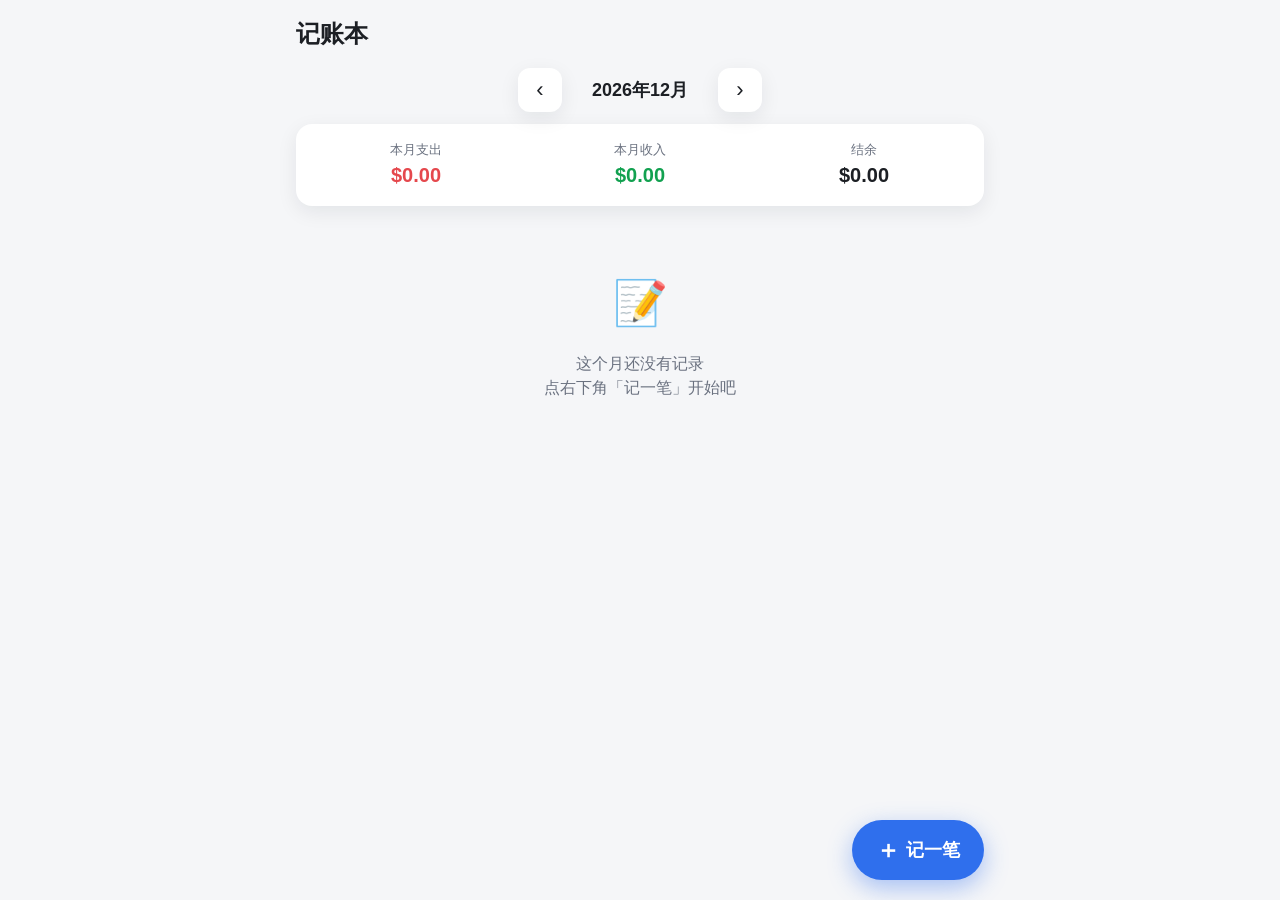
==== 记账.html @ b6f64b7f "第1步：基础记账（收入/支出、分类、账户、日期、备注，按月查看） Co-Authored-By: Claude Opus 5.5 <noreply@anthropic.com>" ====
<!doctype html>
<html lang="zh-CN">
<head>
  <meta charset="utf-8">
  <meta name="viewport" content="width=device-width, initial-scale=1, viewport-fit=cover">
  <meta name="theme-color" content="#f5f6f8" media="(prefers-color-scheme: light)">
  <meta name="theme-color" content="#111418" media="(prefers-color-scheme: dark)">
  <title>记账本</title>
  <link rel="stylesheet" href="css/style.css">
</head>
<body>
  <div class="app">
    <header class="topbar">
      <h1 class="app-title">记账本</h1>
    </header>

    <!-- ===== 明细页 ===== -->
    <main id="page-records" class="page">
      <div class="month-switch">
        <button class="icon-btn" id="prev-month" aria-label="上个月">‹</button>
        <button class="month-label" id="month-label" title="回到本月"></button>
        <button class="icon-btn" id="next-month" aria-label="下个月">›</button>
      </div>

      <section class="summary">
        <div class="summary-item">
          <span class="summary-label">本月支出</span>
          <span class="summary-value expense" id="sum-expense">$0.00</span>
        </div>
        <div class="summary-item">
          <span class="summary-label">本月收入</span>
          <span class="summary-value income" id="sum-income">$0.00</span>
        </div>
        <div class="summary-item">
          <span class="summary-label">结余</span>
          <span class="summary-value" id="sum-balance">$0.00</span>
        </div>
      </section>

      <section id="record-list" class="record-list"></section>
    </main>

    <button class="fab" id="add-btn" aria-label="记一笔">
      <span class="fab-plus">＋</span><span class="fab-text">记一笔</span>
    </button>
  </div>

  <!-- ===== 记一笔 / 编辑 弹窗 ===== -->
  <div class="modal-backdrop" id="record-modal" hidden>
    <form class="sheet" id="record-form" novalidate>
      <div class="sheet-head">
        <h2 id="form-title">记一笔</h2>
        <button type="button" class="icon-btn" id="close-modal" aria-label="关闭">✕</button>
      </div>

      <div class="segmented" role="tablist">
        <button type="button" class="seg-btn" data-type="expense">支出</button>
        <button type="button" class="seg-btn" data-type="income">收入</button>
      </div>

      <label class="amount-field">
        <span class="currency">$</span>
        <input id="f-amount" type="text" inputmode="decimal" placeholder="0.00" autocomplete="off" aria-label="金额">
      </label>

      <div class="field">
        <span class="field-label">分类</span>
        <div class="chip-grid" id="f-categories"></div>
      </div>

      <div class="field">
        <span class="field-label">账户</span>
        <div class="chip-row" id="f-accounts"></div>
      </div>

      <div class="field-row">
        <label class="field">
          <span class="field-label">日期</span>
          <input id="f-date" type="date" class="input">
        </label>
      </div>

      <label class="field">
        <span class="field-label">备注（可不填）</span>
        <input id="f-note" type="text" class="input" maxlength="100" placeholder="比如：和朋友吃午饭">
      </label>

      <p class="form-error" id="form-error" role="alert"></p>

      <div class="sheet-actions">
        <button type="button" class="btn btn-danger" id="delete-btn" hidden>删除</button>
        <button type="submit" class="btn btn-primary">保存</button>
      </div>
    </form>
  </div>

  <div class="toast" id="toast" role="status" aria-live="polite"></div>

  <script src="js/app.js"></script>
</body>
</html>
---- css/style.css ----
/* ========== 颜色（浅色模式） ========== */
:root {
  --bg: #f5f6f8;
  --surface: #ffffff;
  --surface-2: #eef0f3;
  --text: #1c1f24;
  --text-2: #6b7280;
  --border: #e3e6ea;
  --primary: #2f6fed;
  --primary-text: #ffffff;
  --expense: #e5484d;
  --income: #12a150;
  --warn: #e08a00;
  --shadow: 0 6px 20px rgba(15, 23, 42, 0.08);
  --radius: 16px;
  color-scheme: light;
}

/* ========== 颜色（深色模式，跟随系统） ========== */
@media (prefers-color-scheme: dark) {
  :root {
    --bg: #111418;
    --surface: #1b1f25;
    --surface-2: #262b33;
    --text: #eef1f5;
    --text-2: #9aa3af;
    --border: #2d333c;
    --primary: #5b8cff;
    --primary-text: #ffffff;
    --expense: #ff6b6f;
    --income: #3ccf7c;
    --warn: #ffb224;
    --shadow: 0 6px 20px rgba(0, 0, 0, 0.4);
    color-scheme: dark;
  }
}

* { box-sizing: border-box; }

html, body {
  margin: 0;
  background: var(--bg);
  color: var(--text);
  font-family: -apple-system, BlinkMacSystemFont, "PingFang SC", "Hiragino Sans GB",
    "Microsoft YaHei", "Segoe UI", Roboto, sans-serif;
  font-size: 16px;
  line-height: 1.5;
  -webkit-text-size-adjust: 100%;
  -webkit-tap-highlight-color: transparent;
}

button, input { font: inherit; color: inherit; }
button { cursor: pointer; }

.app {
  max-width: 720px;
  margin: 0 auto;
  padding: 0 16px calc(110px + env(safe-area-inset-bottom));
}

/* ========== 顶部 ========== */
.topbar {
  padding: calc(16px + env(safe-area-inset-top)) 0 8px;
}
.app-title { margin: 0; font-size: 24px; font-weight: 700; }

/* ========== 月份切换 ========== */
.month-switch {
  display: flex;
  align-items: center;
  justify-content: center;
  gap: 8px;
  margin: 8px 0 12px;
}
.month-label {
  min-width: 140px;
  min-height: 44px;
  border: none;
  background: transparent;
  font-size: 18px;
  font-weight: 600;
  border-radius: 12px;
}
.month-label:hover { background: var(--surface-2); }

.icon-btn {
  width: 44px;
  height: 44px;
  border: none;
  border-radius: 12px;
  background: var(--surface);
  font-size: 22px;
  line-height: 1;
  display: inline-flex;
  align-items: center;
  justify-content: center;
  box-shadow: var(--shadow);
}
.icon-btn:active { transform: scale(0.95); }

/* ========== 汇总卡片 ========== */
.summary {
  display: grid;
  grid-template-columns: repeat(3, 1fr);
  gap: 8px;
  background: var(--surface);
  border-radius: var(--radius);
  padding: 16px 12px;
  box-shadow: var(--shadow);
}
.summary-item { display: flex; flex-direction: column; align-items: center; min-width: 0; }
.summary-label { font-size: 13px; color: var(--text-2); }
.summary-value {
  font-size: clamp(14px, 4.4vw, 20px);
  font-weight: 700;
  font-variant-numeric: tabular-nums;
  white-space: nowrap;
  overflow: hidden;
  text-overflow: ellipsis;
  max-width: 100%;
}
.expense { color: var(--expense); }
.income { color: var(--income); }

/* ========== 明细列表 ========== */
.record-list { margin-top: 16px; }
.day-group { margin-bottom: 16px; }
.day-head {
  display: flex;
  justify-content: space-between;
  font-size: 13px;
  color: var(--text-2);
  padding: 0 4px 6px;
}
.day-items {
  background: var(--surface);
  border-radius: var(--radius);
  box-shadow: var(--shadow);
  overflow: hidden;
}
.record {
  display: flex;
  align-items: center;
  gap: 12px;
  width: 100%;
  min-height: 64px;
  padding: 10px 14px;
  border: none;
  background: transparent;
  text-align: left;
}
.record + .record { border-top: 1px solid var(--border); }
.record:hover { background: var(--surface-2); }
.record-icon {
  flex: none;
  width: 42px;
  height: 42px;
  border-radius: 50%;
  background: var(--surface-2);
  display: flex;
  align-items: center;
  justify-content: center;
  font-size: 22px;
}
.record-main { flex: 1; min-width: 0; }
.record-cat { font-weight: 600; }
.record-sub {
  font-size: 13px;
  color: var(--text-2);
  white-space: nowrap;
  overflow: hidden;
  text-overflow: ellipsis;
}
.record-amount {
  flex: none;
  font-weight: 700;
  font-variant-numeric: tabular-nums;
}

.empty {
  text-align: center;
  color: var(--text-2);
  padding: 48px 16px;
}
.empty-icon { font-size: 44px; }

/* ========== 记一笔 大按钮 ========== */
.fab {
  position: fixed;
  right: max(16px, calc(50vw - 360px + 16px));
  bottom: calc(20px + env(safe-area-inset-bottom));
  height: 60px;
  padding: 0 24px;
  border: none;
  border-radius: 30px;
  background: var(--primary);
  color: var(--primary-text);
  font-size: 18px;
  font-weight: 700;
  display: flex;
  align-items: center;
  gap: 6px;
  box-shadow: 0 8px 24px rgba(47, 111, 237, 0.4);
  z-index: 10;
}
.fab:active { transform: scale(0.96); }
.fab-plus { font-size: 24px; line-height: 1; }

/* ========== 弹窗 ========== */
.modal-backdrop {
  position: fixed;
  inset: 0;
  background: rgba(0, 0, 0, 0.45);
  display: flex;
  align-items: flex-end;
  justify-content: center;
  z-index: 50;
}
.modal-backdrop[hidden] { display: none; }

.sheet {
  width: 100%;
  max-width: 520px;
  max-height: 92vh;
  overflow-y: auto;
  background: var(--bg);
  border-radius: 20px 20px 0 0;
  padding: 16px 16px calc(16px + env(safe-area-inset-bottom));
  animation: slide-up 0.2s ease-out;
}
@media (min-width: 600px) {
  .modal-backdrop { align-items: center; }
  .sheet { border-radius: 20px; }
}
@keyframes slide-up {
  from { transform: translateY(40px); opacity: 0; }
  to { transform: none; opacity: 1; }
}

.sheet-head {
  display: flex;
  justify-content: space-between;
  align-items: center;
  margin-bottom: 12px;
}
.sheet-head h2 { margin: 0; font-size: 20px; }

.segmented {
  display: grid;
  grid-template-columns: 1fr 1fr;
  background: var(--surface-2);
  border-radius: 12px;
  padding: 4px;
  margin-bottom: 12px;
}
.seg-btn {
  min-height: 44px;
  border: none;
  border-radius: 9px;
  background: transparent;
  font-weight: 600;
  color: var(--text-2);
}
.seg-btn.active { background: var(--surface); color: var(--text); box-shadow: var(--shadow); }
.seg-btn.active[data-type="expense"] { color: var(--expense); }
.seg-btn.active[data-type="income"] { color: var(--income); }

.amount-field {
  display: flex;
  align-items: center;
  gap: 4px;
  background: var(--surface);
  border-radius: var(--radius);
  padding: 8px 16px;
  margin-bottom: 14px;
  border: 2px solid transparent;
}
.amount-field:focus-within { border-color: var(--primary); }
.currency { font-size: 28px; font-weight: 700; color: var(--text-2); }
.amount-field input {
  flex: 1;
  min-width: 0;
  border: none;
  outline: none;
  background: transparent;
  font-size: 34px;
  font-weight: 700;
  font-variant-numeric: tabular-nums;
  padding: 4px 0;
}

.field { display: block; margin-bottom: 14px; }
.field-label { display: block; font-size: 14px; color: var(--text-2); margin-bottom: 6px; }

.input {
  width: 100%;
  min-height: 48px;
  padding: 10px 14px;
  border: 2px solid var(--border);
  border-radius: 12px;
  background: var(--surface);
  outline: none;
}
.input:focus { border-color: var(--primary); }

.chip-grid {
  display: grid;
  grid-template-columns: repeat(auto-fill, minmax(76px, 1fr));
  gap: 8px;
}
.chip-row { display: flex; flex-wrap: wrap; gap: 8px; }
.chip {
  min-height: 48px;
  padding: 6px 10px;
  border: 2px solid var(--border);
  border-radius: 12px;
  background: var(--surface);
  display: flex;
  align-items: center;
  justify-content: center;
  gap: 4px;
  font-size: 15px;
}
.chip-grid .chip { flex-direction: column; gap: 0; min-height: 64px; font-size: 13px; }
.chip-grid .chip .chip-icon { font-size: 24px; }
.chip.active { border-color: var(--primary); background: color-mix(in srgb, var(--primary) 12%, var(--surface)); }

.form-error { color: var(--expense); min-height: 1.5em; margin: 0 0 8px; font-size: 14px; }

.sheet-actions { display: flex; gap: 10px; }
.btn {
  flex: 1;
  min-height: 52px;
  border: none;
  border-radius: 14px;
  font-size: 17px;
  font-weight: 700;
}
.btn-primary { background: var(--primary); color: var(--primary-text); }
.btn-danger { flex: 0 0 auto; padding: 0 22px; background: var(--surface-2); color: var(--expense); }
.btn:active { transform: scale(0.98); }

/* ========== 小提示 ========== */
.toast {
  position: fixed;
  left: 50%;
  bottom: calc(96px + env(safe-area-inset-bottom));
  transform: translateX(-50%) translateY(20px);
  background: var(--text);
  color: var(--bg);
  padding: 10px 18px;
  border-radius: 999px;
  font-size: 15px;
  opacity: 0;
  pointer-events: none;
  transition: opacity 0.2s, transform 0.2s;
  z-index: 100;
  max-width: calc(100vw - 32px);
}
.toast.show { opacity: 1; transform: translateX(-50%) translateY(0); }

/* 键盘操作时显示清晰的焦点框 */
:focus-visible { outline: 3px solid var(--primary); outline-offset: 2px; }
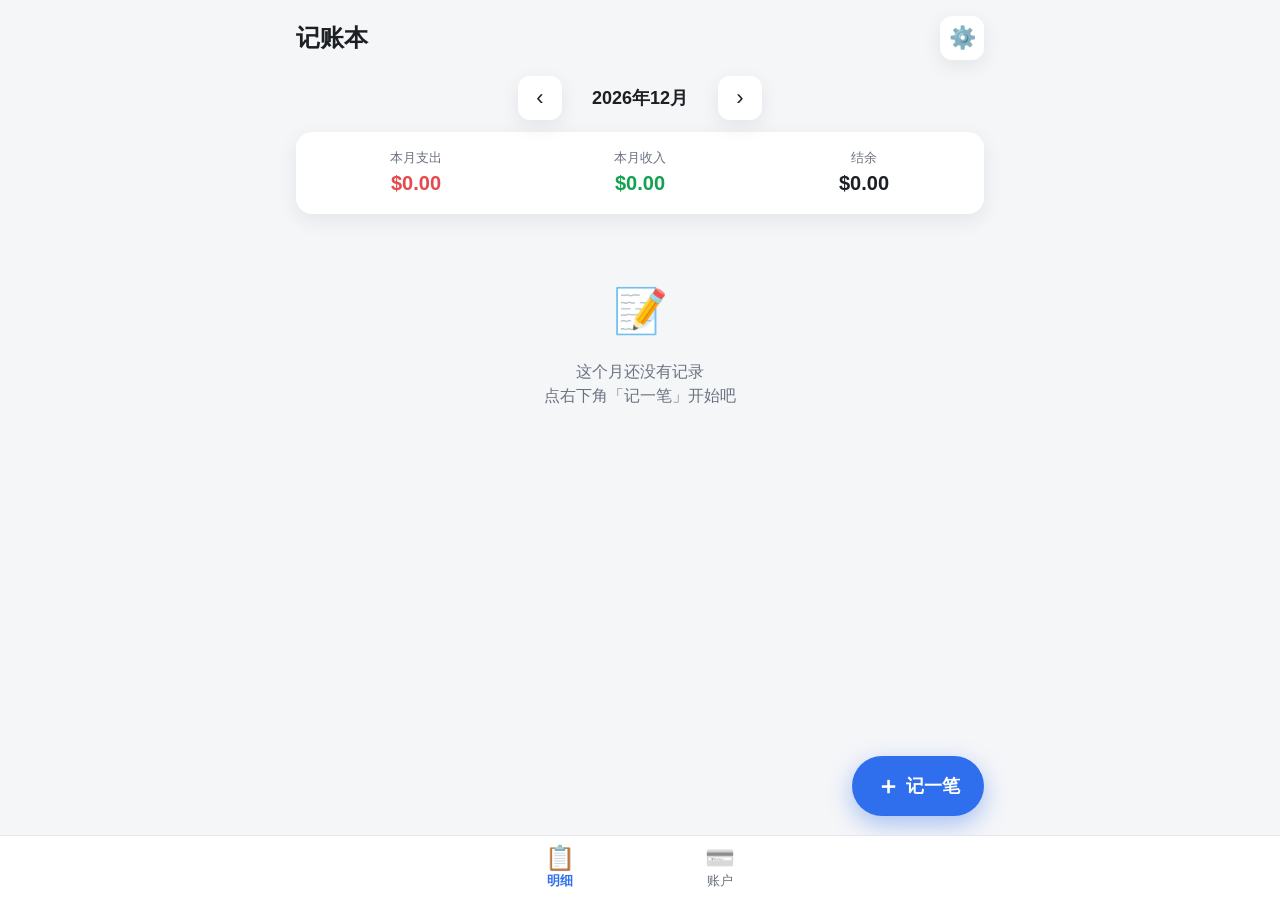
==== commit 9dcef376: "第3步：导出备份 / 导入备份，以及久未备份提醒 Co-Authored-By: Claude Opus 5.5 <noreply@anthropic.com>" ====
--- a/记账.html
+++ b/记账.html
@@ -11,7 +11,8 @@
 <body>
   <div class="app">
     <header class="topbar">
-      <h1 class="app-title">记账本</h1>
+      <h1 class="app-title" id="page-title">记账本</h1>
+      <button class="icon-btn" id="settings-btn" aria-label="设置" title="设置">⚙️</button>
     </header>
 
     <!-- ===== 明细页 ===== -->
@@ -21,6 +22,8 @@
         <button class="month-label" id="month-label" title="回到本月"></button>
         <button class="icon-btn" id="next-month" aria-label="下个月">›</button>
       </div>
+
+      <button class="backup-reminder" id="backup-reminder" hidden></button>
 
       <section class="summary">
         <div class="summary-item">
@@ -40,10 +43,61 @@
       <section id="record-list" class="record-list"></section>
     </main>
 
+    <!-- ===== 账户页 ===== -->
+    <main id="page-accounts" class="page" hidden>
+      <section class="net-card">
+        <span class="summary-label">净资产（所有账户加起来）</span>
+        <span class="net-value" id="net-worth">$0.00</span>
+        <div class="net-sub">
+          <span>资产 <b id="total-assets">$0.00</b></span>
+          <span>负债 <b id="total-debts">$0.00</b></span>
+        </div>
+      </section>
+
+      <div class="action-row">
+        <button class="btn btn-secondary" id="transfer-btn">🔁 转账</button>
+        <button class="btn btn-secondary" id="add-account-btn">＋ 添加账户</button>
+      </div>
+
+      <div class="list-card" id="account-list"></div>
+      <p class="hint">点一下账户，可以修改名称、图标和初始余额。</p>
+    </main>
+
+    <!-- ===== 设置页 ===== -->
+    <main id="page-settings" class="page" hidden>
+      <h2 class="section-title">数据备份</h2>
+      <section class="backup-card">
+        <p class="backup-status" id="backup-status"></p>
+        <div class="action-row">
+          <button class="btn btn-primary" id="export-btn">⬇️ 导出备份</button>
+          <button class="btn btn-secondary" id="import-btn">⬆️ 导入备份</button>
+        </div>
+        <input type="file" id="import-file" accept=".json,application/json" hidden>
+        <p class="field-hint">
+          「导出」会下载一个备份文件，请把它存到安全的地方（比如 iCloud 云盘）。<br>
+          「导入」会用备份文件里的数据<b>替换</b>现在的全部数据，可用于恢复数据或换浏览器、换电脑。
+        </p>
+      </section>
+
+      <h2 class="section-title">支出分类</h2>
+      <div class="list-card" id="cat-list-expense"></div>
+      <button class="btn btn-secondary btn-block add-cat-btn" data-type="expense">＋ 添加支出分类</button>
+
+      <h2 class="section-title">收入分类</h2>
+      <div class="list-card" id="cat-list-income"></div>
+      <button class="btn btn-secondary btn-block add-cat-btn" data-type="income">＋ 添加收入分类</button>
+    </main>
+
     <button class="fab" id="add-btn" aria-label="记一笔">
       <span class="fab-plus">＋</span><span class="fab-text">记一笔</span>
     </button>
   </div>
+
+  <!-- ===== 底部导航 ===== -->
+  <nav class="tabbar" aria-label="页面切换">
+    <button class="tab" data-page="records"><span class="tab-icon">📋</span><span>明细</span></button>
+    <button class="tab" data-page="accounts"><span class="tab-icon">💳</span><span>账户</span></button>
+  </nav>
 
   <!-- ===== 记一笔 / 编辑 弹窗 ===== -->
   <div class="modal-backdrop" id="record-modal" hidden>
@@ -53,9 +107,10 @@
         <button type="button" class="icon-btn" id="close-modal" aria-label="关闭">✕</button>
       </div>
 
-      <div class="segmented" role="tablist">
+      <div class="segmented three" role="tablist">
         <button type="button" class="seg-btn" data-type="expense">支出</button>
         <button type="button" class="seg-btn" data-type="income">收入</button>
+        <button type="button" class="seg-btn" data-type="transfer">转账</button>
       </div>
 
       <label class="amount-field">
@@ -63,22 +118,25 @@
         <input id="f-amount" type="text" inputmode="decimal" placeholder="0.00" autocomplete="off" aria-label="金额">
       </label>
 
-      <div class="field">
+      <div class="field" id="cat-field">
         <span class="field-label">分类</span>
         <div class="chip-grid" id="f-categories"></div>
       </div>
 
       <div class="field">
-        <span class="field-label">账户</span>
+        <span class="field-label" id="acc-label">账户</span>
         <div class="chip-row" id="f-accounts"></div>
       </div>
 
-      <div class="field-row">
-        <label class="field">
-          <span class="field-label">日期</span>
-          <input id="f-date" type="date" class="input">
-        </label>
+      <div class="field" id="to-field" hidden>
+        <span class="field-label">转入哪个账户</span>
+        <div class="chip-row" id="f-to-accounts"></div>
       </div>
+
+      <label class="field">
+        <span class="field-label">日期</span>
+        <input id="f-date" type="date" class="input">
+      </label>
 
       <label class="field">
         <span class="field-label">备注（可不填）</span>
@@ -94,6 +152,22 @@
     </form>
   </div>
 
+  <!-- ===== 通用编辑弹窗（账户、分类） ===== -->
+  <div class="modal-backdrop" id="edit-modal" hidden>
+    <form class="sheet" id="edit-form" novalidate>
+      <div class="sheet-head">
+        <h2 id="edit-title"></h2>
+        <button type="button" class="icon-btn" id="edit-close" aria-label="关闭">✕</button>
+      </div>
+      <div id="edit-body"></div>
+      <p class="form-error" id="edit-error" role="alert"></p>
+      <div class="sheet-actions">
+        <button type="button" class="btn btn-danger" id="edit-delete" hidden>删除</button>
+        <button type="submit" class="btn btn-primary">保存</button>
+      </div>
+    </form>
+  </div>
+
   <div class="toast" id="toast" role="status" aria-live="polite"></div>
 
   <script src="js/app.js"></script>
--- a/css/style.css
+++ b/css/style.css
@@ -55,13 +55,17 @@
 .app {
   max-width: 720px;
   margin: 0 auto;
-  padding: 0 16px calc(110px + env(safe-area-inset-bottom));
+  padding: 0 16px calc(180px + env(safe-area-inset-bottom));
 }
 
 /* ========== 顶部 ========== */
 .topbar {
+  display: flex;
+  align-items: center;
+  justify-content: space-between;
   padding: calc(16px + env(safe-area-inset-top)) 0 8px;
 }
+.page[hidden] { display: none; }
 .app-title { margin: 0; font-size: 24px; font-weight: 700; }
 
 /* ========== 月份切换 ========== */
@@ -188,7 +192,7 @@
 .fab {
   position: fixed;
   right: max(16px, calc(50vw - 360px + 16px));
-  bottom: calc(20px + env(safe-area-inset-bottom));
+  bottom: calc(84px + env(safe-area-inset-bottom));
   height: 60px;
   padding: 0 24px;
   border: none;
@@ -204,7 +208,117 @@
   z-index: 10;
 }
 .fab:active { transform: scale(0.96); }
+.fab[hidden] { display: none; }
 .fab-plus { font-size: 24px; line-height: 1; }
+
+/* ========== 底部导航 ========== */
+.tabbar {
+  position: fixed;
+  left: 0;
+  right: 0;
+  bottom: 0;
+  display: flex;
+  justify-content: center;
+  background: var(--surface);
+  border-top: 1px solid var(--border);
+  padding-bottom: env(safe-area-inset-bottom);
+  z-index: 20;
+}
+.tab {
+  flex: 1;
+  max-width: 160px;
+  min-height: 64px;
+  border: none;
+  background: transparent;
+  display: flex;
+  flex-direction: column;
+  align-items: center;
+  justify-content: center;
+  font-size: 13px;
+  color: var(--text-2);
+}
+.tab-icon { font-size: 24px; line-height: 1.1; filter: grayscale(1); opacity: 0.6; }
+.tab.active { color: var(--primary); font-weight: 700; }
+.tab.active .tab-icon { filter: none; opacity: 1; }
+
+/* ========== 账户页 ========== */
+.net-card {
+  display: flex;
+  flex-direction: column;
+  align-items: center;
+  background: var(--surface);
+  border-radius: var(--radius);
+  padding: 20px 16px;
+  box-shadow: var(--shadow);
+  margin-top: 8px;
+}
+.net-value {
+  font-size: clamp(26px, 8vw, 36px);
+  font-weight: 800;
+  font-variant-numeric: tabular-nums;
+}
+.net-sub { display: flex; gap: 20px; font-size: 14px; color: var(--text-2); }
+.net-sub b { color: var(--text); font-variant-numeric: tabular-nums; }
+
+.action-row { display: flex; gap: 10px; margin: 16px 0; }
+.btn-secondary { background: var(--surface); color: var(--text); box-shadow: var(--shadow); }
+.btn-block { display: block; width: 100%; margin-top: 10px; }
+
+.list-card {
+  background: var(--surface);
+  border-radius: var(--radius);
+  box-shadow: var(--shadow);
+  overflow: hidden;
+}
+.list-card:empty { display: none; }
+.balance-amount.negative { color: var(--expense); }
+.chevron { color: var(--text-2); font-size: 20px; margin-left: 4px; }
+
+.hint { font-size: 13px; color: var(--text-2); margin: 10px 4px; }
+
+.section-title { font-size: 16px; margin: 20px 4px 8px; color: var(--text-2); }
+.section-title:first-child { margin-top: 8px; }
+
+/* ========== 备份 ========== */
+.backup-card {
+  background: var(--surface);
+  border-radius: var(--radius);
+  box-shadow: var(--shadow);
+  padding: 16px;
+}
+.backup-card .action-row { margin: 12px 0 4px; }
+.backup-status { margin: 0; font-weight: 600; }
+.backup-status.overdue { color: var(--warn); }
+
+.backup-reminder {
+  display: block;
+  width: 100%;
+  min-height: 48px;
+  margin-bottom: 12px;
+  padding: 10px 14px;
+  border: 2px solid var(--warn);
+  border-radius: 12px;
+  background: color-mix(in srgb, var(--warn) 12%, var(--surface));
+  color: var(--text);
+  text-align: left;
+  font-size: 15px;
+}
+.backup-reminder[hidden] { display: none; }
+
+/* ========== 图标选择 ========== */
+.icon-grid {
+  display: grid;
+  grid-template-columns: repeat(auto-fill, minmax(48px, 1fr));
+  gap: 6px;
+}
+.icon-choice {
+  height: 48px;
+  border: 2px solid var(--border);
+  border-radius: 12px;
+  background: var(--surface);
+  font-size: 24px;
+}
+.icon-choice.active { border-color: var(--primary); background: color-mix(in srgb, var(--primary) 12%, var(--surface)); }
 
 /* ========== 弹窗 ========== */
 .modal-backdrop {
@@ -264,6 +378,9 @@
 .seg-btn.active { background: var(--surface); color: var(--text); box-shadow: var(--shadow); }
 .seg-btn.active[data-type="expense"] { color: var(--expense); }
 .seg-btn.active[data-type="income"] { color: var(--income); }
+.segmented.three { grid-template-columns: 1fr 1fr 1fr; }
+.field[hidden] { display: none; }
+.field-hint { font-size: 13px; color: var(--text-2); margin: 6px 2px 0; }
 
 .amount-field {
   display: flex;
@@ -344,7 +461,7 @@
 .toast {
   position: fixed;
   left: 50%;
-  bottom: calc(96px + env(safe-area-inset-bottom));
+  bottom: calc(160px + env(safe-area-inset-bottom));
   transform: translateX(-50%) translateY(20px);
   background: var(--text);
   color: var(--bg);
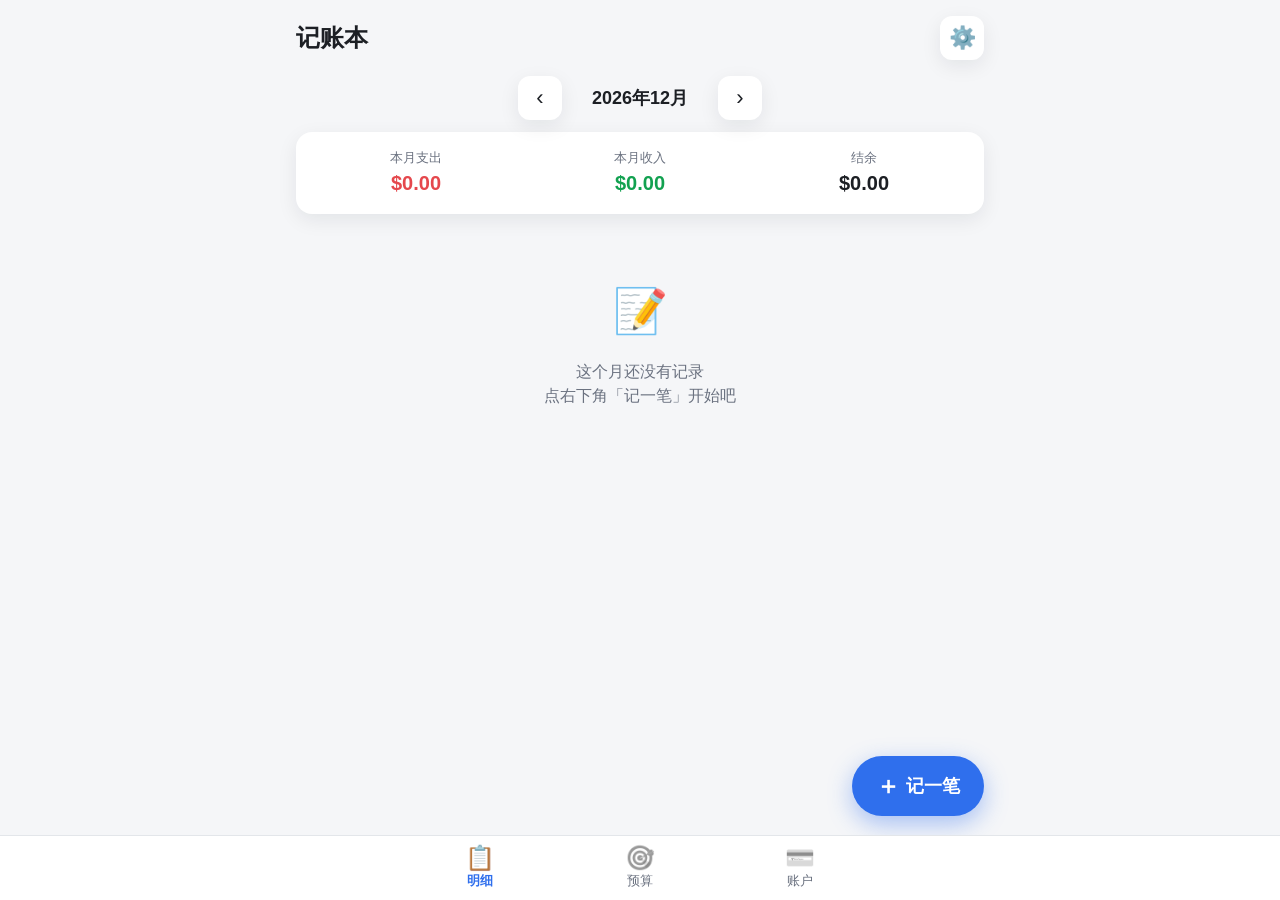
==== commit f29493d9: "第4步：每月预算，80% 黄色提醒、超支红色提醒 Co-Authored-By: Claude Opus 5.5 <noreply@anthropic.com>" ====
--- a/记账.html
+++ b/记账.html
@@ -24,6 +24,7 @@
       </div>
 
       <button class="backup-reminder" id="backup-reminder" hidden></button>
+      <button class="budget-alert" id="budget-alert" hidden></button>
 
       <section class="summary">
         <div class="summary-item">
@@ -63,6 +64,25 @@
       <p class="hint">点一下账户，可以修改名称、图标和初始余额。</p>
     </main>
 
+    <!-- ===== 预算页 ===== -->
+    <main id="page-budget" class="page" hidden>
+      <div class="month-switch">
+        <button class="icon-btn" id="b-prev-month" aria-label="上个月">‹</button>
+        <button class="month-label" id="b-month-label" title="回到本月"></button>
+        <button class="icon-btn" id="b-next-month" aria-label="下个月">›</button>
+      </div>
+
+      <section class="budget-total" id="budget-total"></section>
+
+      <h2 class="section-title">已设预算的分类</h2>
+      <div class="list-card" id="budget-list"></div>
+      <p class="hint" id="budget-empty-hint">还没有设置预算。点下面任意一个分类就能设置。</p>
+
+      <h2 class="section-title">没设预算的分类</h2>
+      <div class="list-card" id="no-budget-list"></div>
+      <p class="hint">预算每个月都一样，每月 1 号重新开始计算。用到 80% 会变黄提醒，超出会变红。</p>
+    </main>
+
     <!-- ===== 设置页 ===== -->
     <main id="page-settings" class="page" hidden>
       <h2 class="section-title">数据备份</h2>
@@ -96,6 +116,7 @@
   <!-- ===== 底部导航 ===== -->
   <nav class="tabbar" aria-label="页面切换">
     <button class="tab" data-page="records"><span class="tab-icon">📋</span><span>明细</span></button>
+    <button class="tab" data-page="budget"><span class="tab-icon">🎯</span><span>预算</span><span class="tab-dot" id="budget-dot" hidden></span></button>
     <button class="tab" data-page="accounts"><span class="tab-icon">💳</span><span>账户</span></button>
   </nav>
 
--- a/css/style.css
+++ b/css/style.css
@@ -273,6 +273,7 @@
 .list-card:empty { display: none; }
 .balance-amount.negative { color: var(--expense); }
 .chevron { color: var(--text-2); font-size: 20px; margin-left: 4px; }
+.chevron-text { font-size: 14px; color: var(--primary); white-space: nowrap; }
 
 .hint { font-size: 13px; color: var(--text-2); margin: 10px 4px; }
 
@@ -304,6 +305,83 @@
   font-size: 15px;
 }
 .backup-reminder[hidden] { display: none; }
+
+/* ========== 预算 ========== */
+.tab { position: relative; }
+.tab-dot {
+  position: absolute;
+  top: 10px;
+  left: calc(50% + 10px);
+  width: 10px;
+  height: 10px;
+  border-radius: 50%;
+  background: var(--expense);
+  border: 2px solid var(--surface);
+}
+.tab-dot.warn { background: var(--warn); }
+.tab-dot[hidden] { display: none; }
+
+.budget-total {
+  background: var(--surface);
+  border-radius: var(--radius);
+  box-shadow: var(--shadow);
+  padding: 16px;
+}
+.budget-total:empty { display: none; }
+.budget-total-top { display: flex; justify-content: space-between; align-items: baseline; gap: 8px; }
+.budget-total-left { font-size: clamp(22px, 7vw, 30px); font-weight: 800; font-variant-numeric: tabular-nums; }
+.budget-total-sub { font-size: 14px; color: var(--text-2); font-variant-numeric: tabular-nums; }
+
+.budget-nums { font-size: 13px; color: var(--text-2); font-variant-numeric: tabular-nums; }
+.budget-state { flex: none; font-size: 14px; font-weight: 700; text-align: right; }
+
+.bar {
+  height: 10px;
+  border-radius: 999px;
+  background: var(--surface-2);
+  overflow: hidden;
+  margin-top: 6px;
+}
+.bar-fill { height: 100%; border-radius: 999px; background: var(--income); transition: width 0.3s; }
+.lvl-warn .bar-fill { background: var(--warn); }
+.lvl-over .bar-fill { background: var(--expense); }
+.lvl-warn .budget-state { color: var(--warn); }
+.lvl-over .budget-state { color: var(--expense); }
+.lvl-ok .budget-state { color: var(--income); }
+
+.budget-alert {
+  display: block;
+  width: 100%;
+  min-height: 48px;
+  margin-bottom: 12px;
+  padding: 10px 14px;
+  border: 2px solid var(--expense);
+  border-radius: 12px;
+  background: color-mix(in srgb, var(--expense) 10%, var(--surface));
+  color: var(--text);
+  text-align: left;
+  font-size: 15px;
+  line-height: 1.6;
+}
+.budget-alert.only-warn {
+  border-color: var(--warn);
+  background: color-mix(in srgb, var(--warn) 12%, var(--surface));
+}
+.budget-alert[hidden] { display: none; }
+
+.toast.warn, .toast.over {
+  width: min(360px, calc(100vw - 32px));
+  box-shadow: 0 10px 30px rgba(0, 0, 0, 0.3);
+  border-radius: 16px;
+  padding: 14px 20px;
+  font-size: 16px;
+  font-weight: 700;
+  color: #fff;
+  text-align: center;
+  white-space: pre-line;
+}
+.toast.warn { background: #c27400; }
+.toast.over { background: #d93036; }
 
 /* ========== 图标选择 ========== */
 .icon-grid {
@@ -472,6 +550,7 @@
   pointer-events: none;
   transition: opacity 0.2s, transform 0.2s;
   z-index: 100;
+  width: max-content;
   max-width: calc(100vw - 32px);
 }
 .toast.show { opacity: 1; transform: translateX(-50%) translateY(0); }
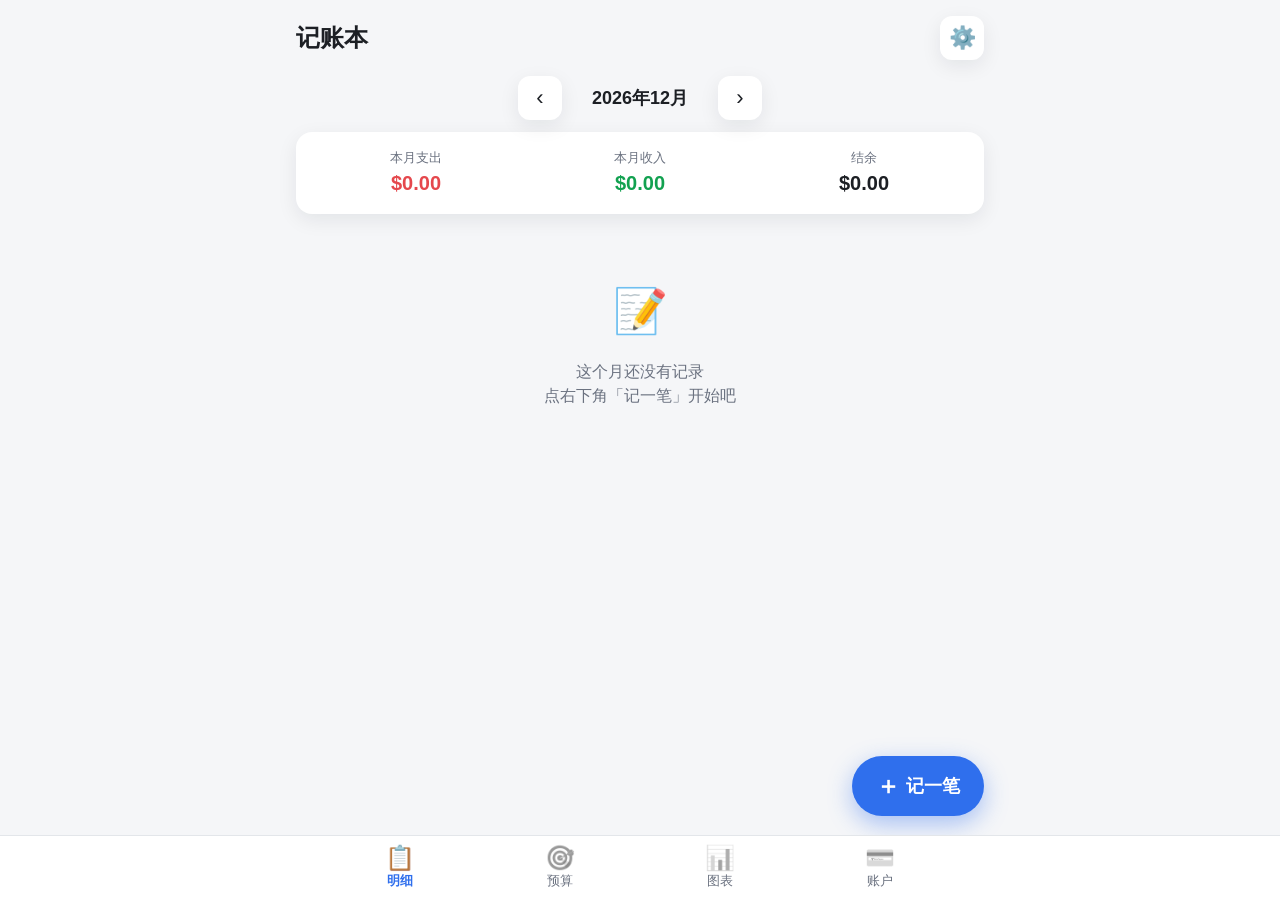
==== commit e883e78d: "第5步：图表（本月支出环形图、最近6个月收支柱状图），离线可用 Co-Authored-By: Claude Opus 5.5 <noreply@anthropic.com>" ====
--- a/记账.html
+++ b/记账.html
@@ -44,6 +44,33 @@
       <section id="record-list" class="record-list"></section>
     </main>
 
+    <!-- ===== 图表页 ===== -->
+    <main id="page-charts" class="page" hidden>
+      <div class="month-switch">
+        <button class="icon-btn" id="c-prev-month" aria-label="上个月">‹</button>
+        <button class="month-label" id="c-month-label" title="回到本月"></button>
+        <button class="icon-btn" id="c-next-month" aria-label="下个月">›</button>
+      </div>
+
+      <section class="chart-card">
+        <h2 class="chart-title" id="pie-title">支出构成</h2>
+        <div id="pie-area"></div>
+      </section>
+
+      <section class="chart-card">
+        <h2 class="chart-title">最近 6 个月收支</h2>
+        <div class="chart-legend">
+          <span><i class="swatch" style="background:var(--c-income)"></i>收入</span>
+          <span><i class="swatch" style="background:var(--c-expense)"></i>支出</span>
+        </div>
+        <div class="bar-chart" id="trend-chart"></div>
+        <details class="chart-table">
+          <summary>📋 查看具体数字</summary>
+          <div id="trend-table"></div>
+        </details>
+      </section>
+    </main>
+
     <!-- ===== 账户页 ===== -->
     <main id="page-accounts" class="page" hidden>
       <section class="net-card">
@@ -117,6 +144,7 @@
   <nav class="tabbar" aria-label="页面切换">
     <button class="tab" data-page="records"><span class="tab-icon">📋</span><span>明细</span></button>
     <button class="tab" data-page="budget"><span class="tab-icon">🎯</span><span>预算</span><span class="tab-dot" id="budget-dot" hidden></span></button>
+    <button class="tab" data-page="charts"><span class="tab-icon">📊</span><span>图表</span></button>
     <button class="tab" data-page="accounts"><span class="tab-icon">💳</span><span>账户</span></button>
   </nav>
 
--- a/css/style.css
+++ b/css/style.css
@@ -13,6 +13,14 @@
   --warn: #e08a00;
   --shadow: 0 6px 20px rgba(15, 23, 42, 0.08);
   --radius: 16px;
+  /* 图表颜色（已检查过色弱也能分辨） */
+  --c-income: #1baf7a;
+  --c-expense: #e34948;
+  --cat-1: #2a78d6; --cat-2: #eb6834; --cat-3: #1baf7a; --cat-4: #eda100;
+  --cat-5: #e87ba4; --cat-6: #008300; --cat-7: #4a3aa7; --cat-8: #e34948;
+  --cat-other: #a9a8a2;
+  --grid: #e1e0d9;
+  --axis-text: #6b7280;
   color-scheme: light;
 }
 
@@ -31,6 +39,13 @@
     --income: #3ccf7c;
     --warn: #ffb224;
     --shadow: 0 6px 20px rgba(0, 0, 0, 0.4);
+    --c-income: #199e70;
+    --c-expense: #e66767;
+    --cat-1: #3987e5; --cat-2: #d95926; --cat-3: #199e70; --cat-4: #c98500;
+    --cat-5: #d55181; --cat-6: #008300; --cat-7: #9085e9; --cat-8: #e66767;
+    --cat-other: #6b6a65;
+    --grid: #2d333c;
+    --axis-text: #9aa3af;
     color-scheme: dark;
   }
 }
@@ -382,6 +397,79 @@
 }
 .toast.warn { background: #c27400; }
 .toast.over { background: #d93036; }
+
+/* ========== 图表 ========== */
+.chart-card {
+  background: var(--surface);
+  border-radius: var(--radius);
+  box-shadow: var(--shadow);
+  padding: 16px;
+  margin-bottom: 16px;
+}
+.chart-title { margin: 0 0 12px; font-size: 17px; }
+.chart-empty { text-align: center; color: var(--text-2); padding: 24px 8px; margin: 0; }
+
+.pie-wrap { display: flex; flex-direction: column; align-items: center; gap: 16px; }
+@media (min-width: 600px) {
+  .pie-wrap { flex-direction: row; align-items: center; }
+  .pie-legend { flex: 1; }
+}
+.pie-svg { width: 220px; height: 220px; flex: none; }
+.pie-slice { stroke: var(--surface); stroke-width: 2px; cursor: pointer; transition: opacity 0.15s; }
+.pie-svg.has-focus .pie-slice:not(.focus) { opacity: 0.3; }
+.pie-center-label { fill: var(--text-2); font-size: 13px; }
+.pie-center-value { fill: var(--text); font-size: 20px; font-weight: 700; }
+
+.pie-legend { width: 100%; list-style: none; margin: 0; padding: 0; }
+.pie-legend li {
+  display: flex;
+  align-items: center;
+  gap: 10px;
+  min-height: 44px;
+  padding: 4px 6px;
+  border-radius: 10px;
+  cursor: pointer;
+}
+.pie-legend li + li { border-top: 1px solid var(--border); }
+.pie-legend li.focus { background: var(--surface-2); }
+.pie-legend .lg-name { flex: 1; min-width: 0; }
+.pie-legend .lg-amt { font-weight: 700; font-variant-numeric: tabular-nums; }
+.pie-legend .lg-pct { width: 44px; text-align: right; color: var(--text-2); font-size: 14px; font-variant-numeric: tabular-nums; }
+.swatch { display: inline-block; width: 12px; height: 12px; border-radius: 3px; flex: none; }
+
+.chart-legend { display: flex; gap: 16px; font-size: 14px; color: var(--text-2); margin-bottom: 8px; }
+.chart-legend span { display: inline-flex; align-items: center; gap: 6px; }
+
+.bar-chart { position: relative; width: 100%; }
+.bar-chart svg { display: block; width: 100%; overflow: visible; }
+.bar-chart .grid-line { stroke: var(--grid); stroke-width: 1; }
+.bar-chart .axis-label { fill: var(--axis-text); font-size: 12px; }
+.bar-chart .axis-label.current { fill: var(--text); font-weight: 700; }
+.bar-chart .hit { fill: transparent; cursor: pointer; }
+.bar-chart .hit.focus { fill: var(--text); fill-opacity: 0.06; }
+.chart-tooltip {
+  position: absolute;
+  top: 0;
+  pointer-events: none;
+  background: var(--surface);
+  border: 1px solid var(--border);
+  box-shadow: var(--shadow);
+  border-radius: 10px;
+  padding: 8px 12px;
+  font-size: 14px;
+  white-space: nowrap;
+  font-variant-numeric: tabular-nums;
+  z-index: 5;
+}
+.chart-tooltip b { display: block; margin-bottom: 2px; }
+.chart-tooltip .row { display: flex; align-items: center; gap: 6px; }
+
+.chart-table { margin-top: 12px; }
+.chart-table summary { cursor: pointer; color: var(--primary); min-height: 44px; display: flex; align-items: center; }
+.chart-table table { width: 100%; border-collapse: collapse; font-size: 14px; font-variant-numeric: tabular-nums; }
+.chart-table th, .chart-table td { padding: 8px 4px; white-space: nowrap; text-align: right; border-bottom: 1px solid var(--border); }
+.chart-table th:first-child, .chart-table td:first-child { text-align: left; }
+.chart-table th { color: var(--text-2); font-weight: 600; }
 
 /* ========== 图标选择 ========== */
 .icon-grid {
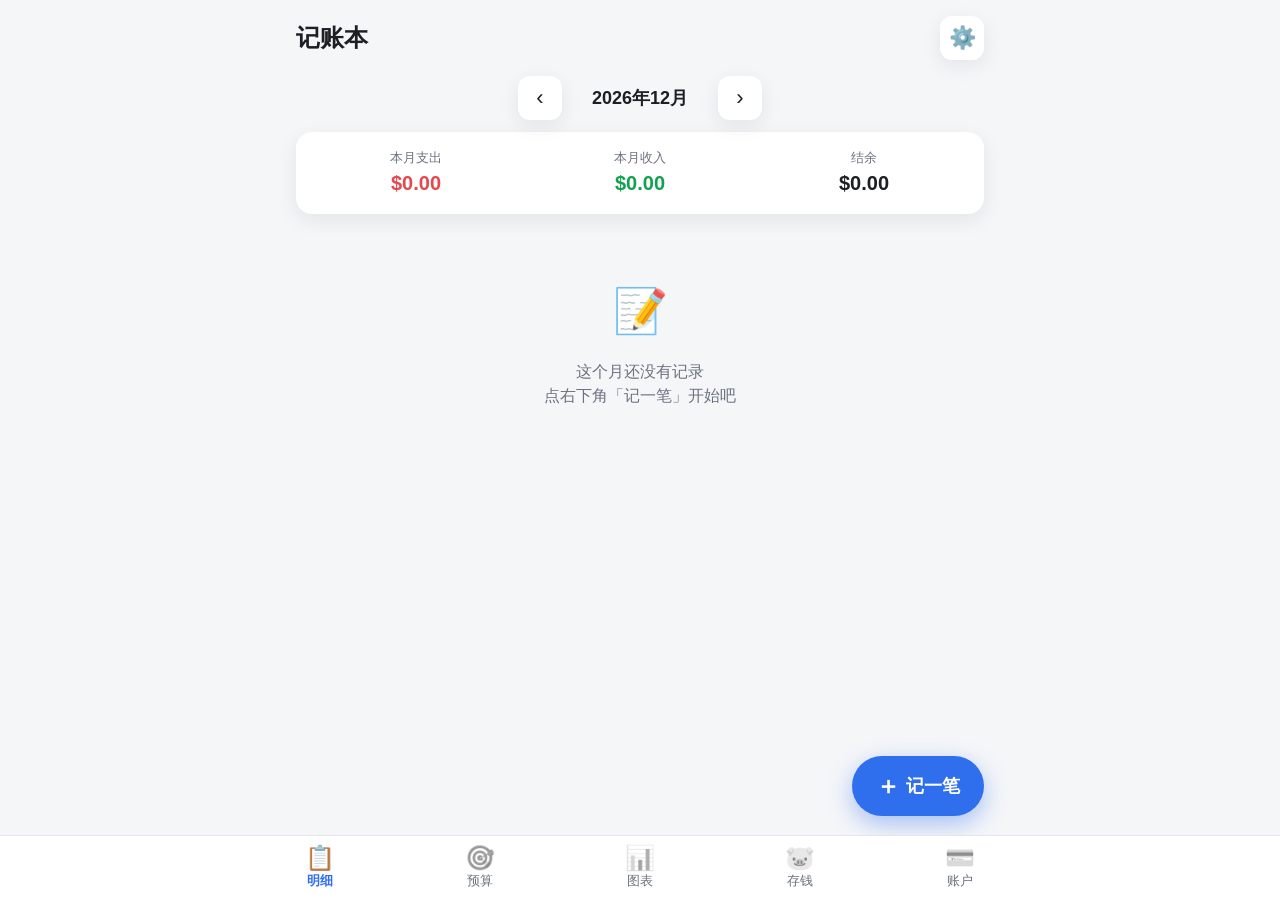
==== commit 89f60146: "第6步：存钱目标（目标金额与日期、存入/取出、进度条、达成提示） Co-Authored-By: Claude Opus 5.5 <noreply@anthropic.com>" ====
--- a/记账.html
+++ b/记账.html
@@ -71,6 +71,14 @@
       </section>
     </main>
 
+    <!-- ===== 存钱目标页 ===== -->
+    <main id="page-goals" class="page" hidden>
+      <section class="net-card" id="goals-summary"></section>
+      <button class="btn btn-primary btn-block" id="add-goal-btn">＋ 新建存钱目标</button>
+      <div id="goal-list"></div>
+      <p class="hint">存钱目标只是帮你记录"为某件事存了多少"，不会改变账户余额。</p>
+    </main>
+
     <!-- ===== 账户页 ===== -->
     <main id="page-accounts" class="page" hidden>
       <section class="net-card">
@@ -145,6 +153,7 @@
     <button class="tab" data-page="records"><span class="tab-icon">📋</span><span>明细</span></button>
     <button class="tab" data-page="budget"><span class="tab-icon">🎯</span><span>预算</span><span class="tab-dot" id="budget-dot" hidden></span></button>
     <button class="tab" data-page="charts"><span class="tab-icon">📊</span><span>图表</span></button>
+    <button class="tab" data-page="goals"><span class="tab-icon">🐷</span><span>存钱</span></button>
     <button class="tab" data-page="accounts"><span class="tab-icon">💳</span><span>账户</span></button>
   </nav>
 
--- a/css/style.css
+++ b/css/style.css
@@ -397,6 +397,17 @@
 }
 .toast.warn { background: #c27400; }
 .toast.over { background: #d93036; }
+.toast.done {
+  width: min(360px, calc(100vw - 32px));
+  border-radius: 16px;
+  padding: 16px 20px;
+  font-size: 17px;
+  font-weight: 700;
+  color: #fff;
+  background: #0f8a5f;
+  text-align: center;
+  box-shadow: 0 10px 30px rgba(0, 0, 0, 0.3);
+}
 
 /* ========== 图表 ========== */
 .chart-card {
@@ -471,6 +482,53 @@
 .chart-table th:first-child, .chart-table td:first-child { text-align: left; }
 .chart-table th { color: var(--text-2); font-weight: 600; }
 
+/* ========== 存钱目标 ========== */
+#goal-list { margin-top: 16px; }
+.goal-card {
+  background: var(--surface);
+  border-radius: var(--radius);
+  box-shadow: var(--shadow);
+  padding: 16px;
+  margin-bottom: 16px;
+}
+.goal-head { display: flex; align-items: center; gap: 12px; }
+.goal-name { flex: 1; min-width: 0; font-size: 18px; font-weight: 700; }
+.goal-nums { display: flex; justify-content: space-between; align-items: baseline; margin-top: 12px; gap: 8px; }
+.goal-saved { font-size: clamp(20px, 6vw, 26px); font-weight: 800; }
+.goal-target { color: var(--text-2); font-size: 14px; font-variant-numeric: tabular-nums; }
+.goal-card .bar { height: 14px; margin-top: 8px; }
+.goal-card .bar-fill { background: var(--primary); }
+.goal-card.done .bar-fill { background: var(--income); }
+.goal-info { font-size: 14px; color: var(--text-2); margin: 8px 0 12px; }
+.goal-card.done .goal-info { color: var(--income); font-weight: 700; }
+.goal-info .late { color: var(--warn); }
+.goal-card .action-row { margin: 0; }
+.btn-plain { background: var(--surface-2); color: var(--text); }
+
+.goal-history { margin-top: 12px; }
+.goal-history summary { cursor: pointer; color: var(--primary); min-height: 44px; display: flex; align-items: center; }
+.history-row {
+  display: flex;
+  align-items: center;
+  gap: 8px;
+  min-height: 48px;
+  border-top: 1px solid var(--border);
+  font-size: 14px;
+}
+.history-row .h-main { flex: 1; min-width: 0; }
+.history-row .h-date { color: var(--text-2); font-size: 13px; }
+.history-row .h-amt { font-weight: 700; font-variant-numeric: tabular-nums; }
+.history-row .h-del {
+  width: 40px;
+  height: 40px;
+  border: none;
+  border-radius: 10px;
+  background: transparent;
+  color: var(--text-2);
+  font-size: 16px;
+}
+.history-row .h-del:hover { background: var(--surface-2); color: var(--expense); }
+
 /* ========== 图标选择 ========== */
 .icon-grid {
   display: grid;
@@ -622,6 +680,7 @@
 .btn-primary { background: var(--primary); color: var(--primary-text); }
 .btn-danger { flex: 0 0 auto; padding: 0 22px; background: var(--surface-2); color: var(--expense); }
 .btn:active { transform: scale(0.98); }
+.btn:disabled { opacity: 0.4; cursor: not-allowed; transform: none; }
 
 /* ========== 小提示 ========== */
 .toast {
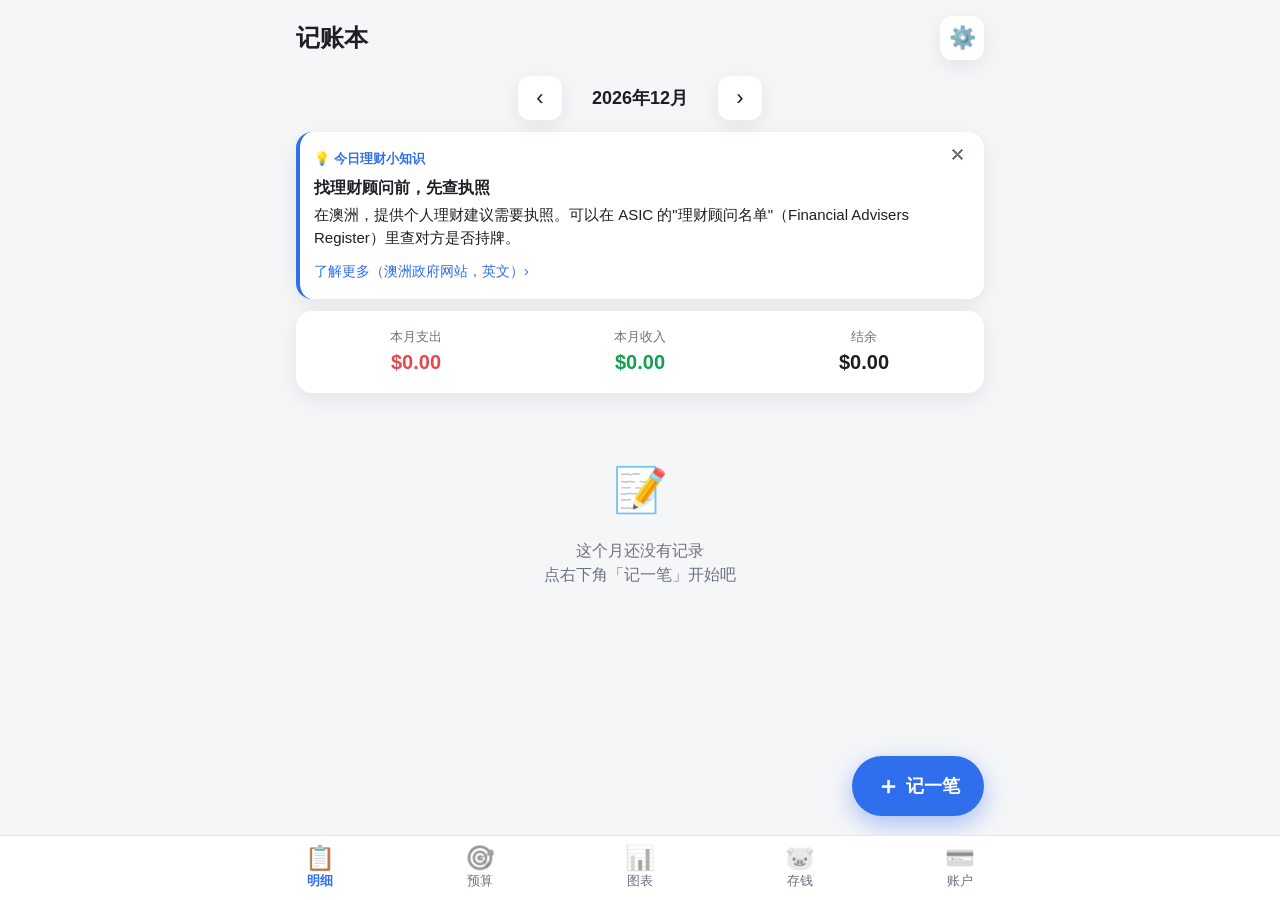
==== commit f03a297b: "理财助手：一键自动设置预算、存钱建议与应急金、每日理财小知识 Co-Authored-By: Claude Opus 5.5 <noreply@anthropic.com>" ====
--- a/记账.html
+++ b/记账.html
@@ -6,6 +6,14 @@
   <meta name="theme-color" content="#f5f6f8" media="(prefers-color-scheme: light)">
   <meta name="theme-color" content="#111418" media="(prefers-color-scheme: dark)">
   <title>记账本</title>
+  <!-- 手机「添加到主屏幕」后的名称和图标 -->
+  <link rel="manifest" href="manifest.webmanifest">
+  <link rel="icon" type="image/png" href="icons/favicon-32.png">
+  <link rel="apple-touch-icon" href="icons/apple-touch-icon.png">
+  <meta name="apple-mobile-web-app-capable" content="yes">
+  <meta name="mobile-web-app-capable" content="yes">
+  <meta name="apple-mobile-web-app-title" content="记账本">
+  <meta name="apple-mobile-web-app-status-bar-style" content="default">
   <link rel="stylesheet" href="css/style.css">
 </head>
 <body>
@@ -25,6 +33,7 @@
 
       <button class="backup-reminder" id="backup-reminder" hidden></button>
       <button class="budget-alert" id="budget-alert" hidden></button>
+      <section class="tip-card" id="daily-tip" hidden></section>
 
       <section class="summary">
         <div class="summary-item">
@@ -73,6 +82,7 @@
 
     <!-- ===== 存钱目标页 ===== -->
     <main id="page-goals" class="page" hidden>
+      <section class="advice-card" id="savings-advice"></section>
       <section class="net-card" id="goals-summary"></section>
       <button class="btn btn-primary btn-block" id="add-goal-btn">＋ 新建存钱目标</button>
       <div id="goal-list"></div>
@@ -107,6 +117,8 @@
         <button class="icon-btn" id="b-next-month" aria-label="下个月">›</button>
       </div>
 
+      <button class="btn btn-primary btn-block auto-budget-btn" id="auto-budget-btn">✨ 帮我自动设置预算</button>
+
       <section class="budget-total" id="budget-total"></section>
 
       <h2 class="section-title">已设预算的分类</h2>
@@ -129,7 +141,8 @@
         </div>
         <input type="file" id="import-file" accept=".json,application/json" hidden>
         <p class="field-hint">
-          「导出」会下载一个备份文件，请把它存到安全的地方（比如 iCloud 云盘）。<br>
+          「导出」会生成一个备份文件，请把它存到安全的地方（比如 iCloud 云盘）。
+          在 iPhone 上会弹出分享菜单，选「存储到"文件"」即可。<br>
           「导入」会用备份文件里的数据<b>替换</b>现在的全部数据，可用于恢复数据或换浏览器、换电脑。
         </p>
       </section>
@@ -221,13 +234,14 @@
       <p class="form-error" id="edit-error" role="alert"></p>
       <div class="sheet-actions">
         <button type="button" class="btn btn-danger" id="edit-delete" hidden>删除</button>
-        <button type="submit" class="btn btn-primary">保存</button>
+        <button type="submit" class="btn btn-primary" id="edit-submit">保存</button>
       </div>
     </form>
   </div>
 
   <div class="toast" id="toast" role="status" aria-live="polite"></div>
 
+  <script src="js/tips.js"></script>
   <script src="js/app.js"></script>
 </body>
 </html>
--- a/css/style.css
+++ b/css/style.css
@@ -529,6 +529,101 @@
 }
 .history-row .h-del:hover { background: var(--surface-2); color: var(--expense); }
 
+/* ========== 理财助手 ========== */
+.auto-budget-btn { margin: 0 0 16px; }
+
+.tip-card {
+  background: var(--surface);
+  border-radius: var(--radius);
+  box-shadow: var(--shadow);
+  border-left: 4px solid var(--primary);
+  padding: 12px 14px;
+  margin-bottom: 12px;
+}
+.tip-card[hidden] { display: none; }
+.tip-head { display: flex; justify-content: space-between; align-items: center; }
+.tip-label { font-size: 13px; color: var(--primary); font-weight: 700; }
+.tip-close {
+  width: 36px;
+  height: 36px;
+  margin: -6px -6px 0 0;
+  border: none;
+  border-radius: 10px;
+  background: transparent;
+  color: var(--text-2);
+}
+.tip-close:hover { background: var(--surface-2); }
+.tip-title { font-weight: 700; margin-top: 2px; }
+.tip-text { margin: 4px 0 6px; font-size: 15px; color: var(--text); }
+.tip-link { font-size: 14px; color: var(--primary); text-decoration: none; display: inline-block; min-height: 32px; line-height: 32px; }
+
+.advice-card {
+  background: var(--surface);
+  border-radius: var(--radius);
+  box-shadow: var(--shadow);
+  padding: 16px;
+  margin: 8px 0 16px;
+}
+.advice-grid { display: grid; grid-template-columns: repeat(3, 1fr); gap: 8px; text-align: center; }
+.advice-grid div { background: var(--surface-2); border-radius: 12px; padding: 8px 4px; min-width: 0; }
+.advice-grid span { display: block; font-size: 12px; color: var(--text-2); }
+.advice-grid b { font-size: clamp(14px, 4.2vw, 18px); white-space: nowrap; }
+.advice-grid .hl { background: color-mix(in srgb, var(--income) 14%, var(--surface)); }
+.advice-grid .hl b { color: var(--income); }
+.advice-text { font-size: 14px; margin: 10px 0 0; }
+.advice-text a { color: var(--primary); text-decoration: none; }
+.advice-card .btn-block { margin-top: 12px; }
+
+.ab-summary { border-radius: 14px; padding: 12px; background: var(--surface); border: 2px solid var(--income); }
+.ab-summary.lvl-warn { border-color: var(--warn); }
+.ab-summary.lvl-over { border-color: var(--expense); }
+.ab-summary p { margin: 8px 0 0; font-size: 14px; }
+.ab-sum-grid { display: grid; grid-template-columns: repeat(3, 1fr); gap: 6px; text-align: center; }
+.ab-sum-grid span, .ab-sum-grid small { display: block; font-size: 12px; color: var(--text-2); }
+.ab-sum-grid b { font-size: clamp(14px, 4.2vw, 17px); white-space: nowrap; }
+.ab-summary.lvl-ok .ab-save { color: var(--income); }
+.ab-summary.lvl-warn .ab-save { color: var(--warn); }
+.ab-summary.lvl-over .ab-save { color: var(--expense); }
+
+.ab-rows { background: var(--surface); border-radius: 14px; overflow: hidden; margin-top: 6px; }
+.ab-row { padding: 10px 12px; }
+.ab-row + .ab-row { border-top: 1px solid var(--border); }
+.ab-top, .ab-bottom { display: flex; justify-content: space-between; align-items: center; gap: 8px; }
+.ab-name { font-weight: 600; }
+.ab-avg { font-size: 13px; color: var(--text-2); }
+.ab-input {
+  display: flex;
+  align-items: center;
+  gap: 2px;
+  border: 2px solid var(--border);
+  border-radius: 10px;
+  padding: 0 10px;
+  background: var(--bg);
+  margin-top: 6px;
+}
+.ab-input:focus-within { border-color: var(--primary); }
+.ab-input span { color: var(--text-2); }
+.ab-input input {
+  width: 90px;
+  min-height: 44px;
+  border: none;
+  outline: none;
+  background: transparent;
+  font-weight: 700;
+  font-variant-numeric: tabular-nums;
+  text-align: right;
+}
+.kind-tag {
+  min-height: 32px;
+  padding: 0 12px;
+  border-radius: 999px;
+  border: none;
+  font-size: 13px;
+  font-weight: 700;
+}
+.kind-tag.need { background: color-mix(in srgb, var(--primary) 15%, var(--surface)); color: var(--primary); }
+.kind-tag.want { background: color-mix(in srgb, var(--cat-2) 15%, var(--surface)); color: var(--cat-2); }
+
 /* ========== 图标选择 ========== */
 .icon-grid {
   display: grid;
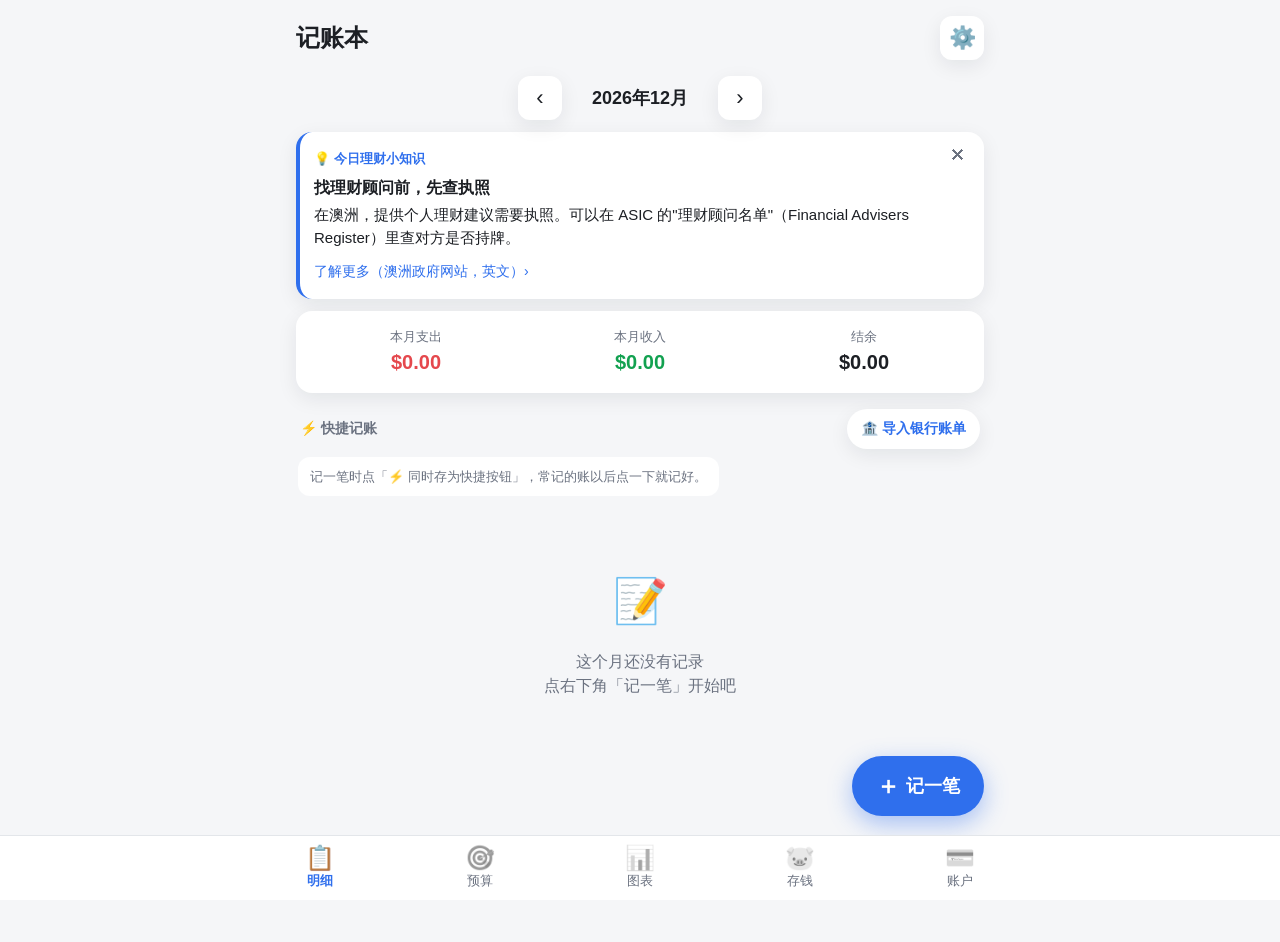
==== commit eb5c9531: "记账简化：导入银行账单（适配 CommBank、自动分类、防重复）、快捷记账按钮 Co-Authored-By: Claude Opus 5.5 <noreply@anthropic.com>" ====
--- a/记账.html
+++ b/记账.html
@@ -50,6 +50,15 @@
         </div>
       </section>
 
+      <section class="quick-bar">
+        <div class="quick-head">
+          <span class="quick-title">⚡ 快捷记账</span>
+          <button class="pill-btn" id="bank-import-btn">🏦 导入银行账单</button>
+        </div>
+        <div class="quick-chips" id="quick-chips"></div>
+        <input type="file" id="bank-file" accept=".csv,text/csv,text/plain" hidden>
+      </section>
+
       <section id="record-list" class="record-list"></section>
     </main>
 
@@ -214,6 +223,8 @@
         <input id="f-note" type="text" class="input" maxlength="100" placeholder="比如：和朋友吃午饭">
       </label>
 
+      <button type="button" class="chip save-quick" id="f-save-quick" aria-pressed="false">⚡ 同时存为快捷按钮，以后点一下就记好</button>
+
       <p class="form-error" id="form-error" role="alert"></p>
 
       <div class="sheet-actions">
@@ -243,5 +254,6 @@
 
   <script src="js/tips.js"></script>
   <script src="js/app.js"></script>
+  <script src="js/bank-import.js"></script>
 </body>
 </html>
--- a/css/style.css
+++ b/css/style.css
@@ -624,6 +624,89 @@
 .kind-tag.need { background: color-mix(in srgb, var(--primary) 15%, var(--surface)); color: var(--primary); }
 .kind-tag.want { background: color-mix(in srgb, var(--cat-2) 15%, var(--surface)); color: var(--cat-2); }
 
+/* ========== 快捷记账 ========== */
+.quick-bar { margin-top: 16px; }
+.quick-head { display: flex; justify-content: space-between; align-items: center; padding: 0 4px 6px; }
+.quick-title { font-size: 14px; color: var(--text-2); font-weight: 600; }
+.pill-btn {
+  min-height: 40px;
+  padding: 0 14px;
+  border: none;
+  border-radius: 999px;
+  background: var(--surface);
+  box-shadow: var(--shadow);
+  color: var(--primary);
+  font-size: 14px;
+  font-weight: 600;
+}
+.quick-chips {
+  display: flex;
+  gap: 8px;
+  overflow-x: auto;
+  padding: 2px 2px 8px;
+  scrollbar-width: none;
+  -webkit-overflow-scrolling: touch;
+}
+.quick-chips::-webkit-scrollbar { display: none; }
+.quick-chip {
+  flex: none;
+  min-height: 48px;
+  padding: 0 16px;
+  border: 2px solid var(--border);
+  border-radius: 14px;
+  background: var(--surface);
+  font-size: 15px;
+  font-weight: 600;
+  white-space: nowrap;
+}
+.quick-chip:active { transform: scale(0.96); border-color: var(--primary); }
+.quick-chip.q-income { border-color: color-mix(in srgb, var(--income) 45%, var(--border)); }
+.quick-chip.manage { color: var(--text-2); font-weight: 400; }
+.quick-empty { margin: 0; padding: 10px 12px; font-size: 13px; color: var(--text-2); background: var(--surface); border-radius: 12px; }
+
+.chip.save-quick { width: 100%; margin: -4px 0 12px; justify-content: flex-start; color: var(--text-2); }
+.chip.save-quick.active { color: var(--primary); font-weight: 700; }
+.chip.save-quick[hidden] { display: none; }
+
+.toast.has-action { pointer-events: auto; display: flex; align-items: center; gap: 14px; white-space: pre-line; }
+.toast-action {
+  flex: none;
+  min-height: 36px;
+  padding: 0 14px;
+  border: none;
+  border-radius: 999px;
+  background: rgba(255, 255, 255, 0.25);
+  color: inherit;
+  font-weight: 700;
+}
+
+/* ========== 导入银行账单 ========== */
+.imp-summary { font-size: 14px; margin: 0 2px 8px; }
+.imp-tools { display: flex; gap: 8px; margin-bottom: 8px; }
+.imp-tool { flex: 0 0 auto; min-height: 40px; padding: 0 16px; font-size: 14px; }
+.imp-list { background: var(--surface); border-radius: 14px; overflow: hidden; }
+.imp-row { display: flex; gap: 10px; padding: 10px 12px; }
+.imp-row + .imp-row { border-top: 1px solid var(--border); }
+.imp-row.off .imp-main { opacity: 0.45; }
+.imp-check { flex: none; display: flex; align-items: flex-start; padding-top: 2px; }
+.imp-check input { width: 24px; height: 24px; accent-color: var(--primary); }
+.imp-main { flex: 1; min-width: 0; }
+.imp-top { display: flex; justify-content: space-between; gap: 8px; }
+.imp-desc { font-size: 14px; font-weight: 600; overflow: hidden; text-overflow: ellipsis; white-space: nowrap; }
+.imp-amt { flex: none; font-weight: 700; font-variant-numeric: tabular-nums; }
+.imp-date { font-size: 12px; color: var(--text-2); }
+.imp-tag { color: var(--warn); }
+.imp-cat {
+  margin-top: 6px;
+  width: 100%;
+  min-height: 40px;
+  padding: 0 10px;
+  border: 2px solid var(--border);
+  border-radius: 10px;
+  background: var(--bg);
+  font-size: 15px;
+}
+
 /* ========== 图标选择 ========== */
 .icon-grid {
   display: grid;
